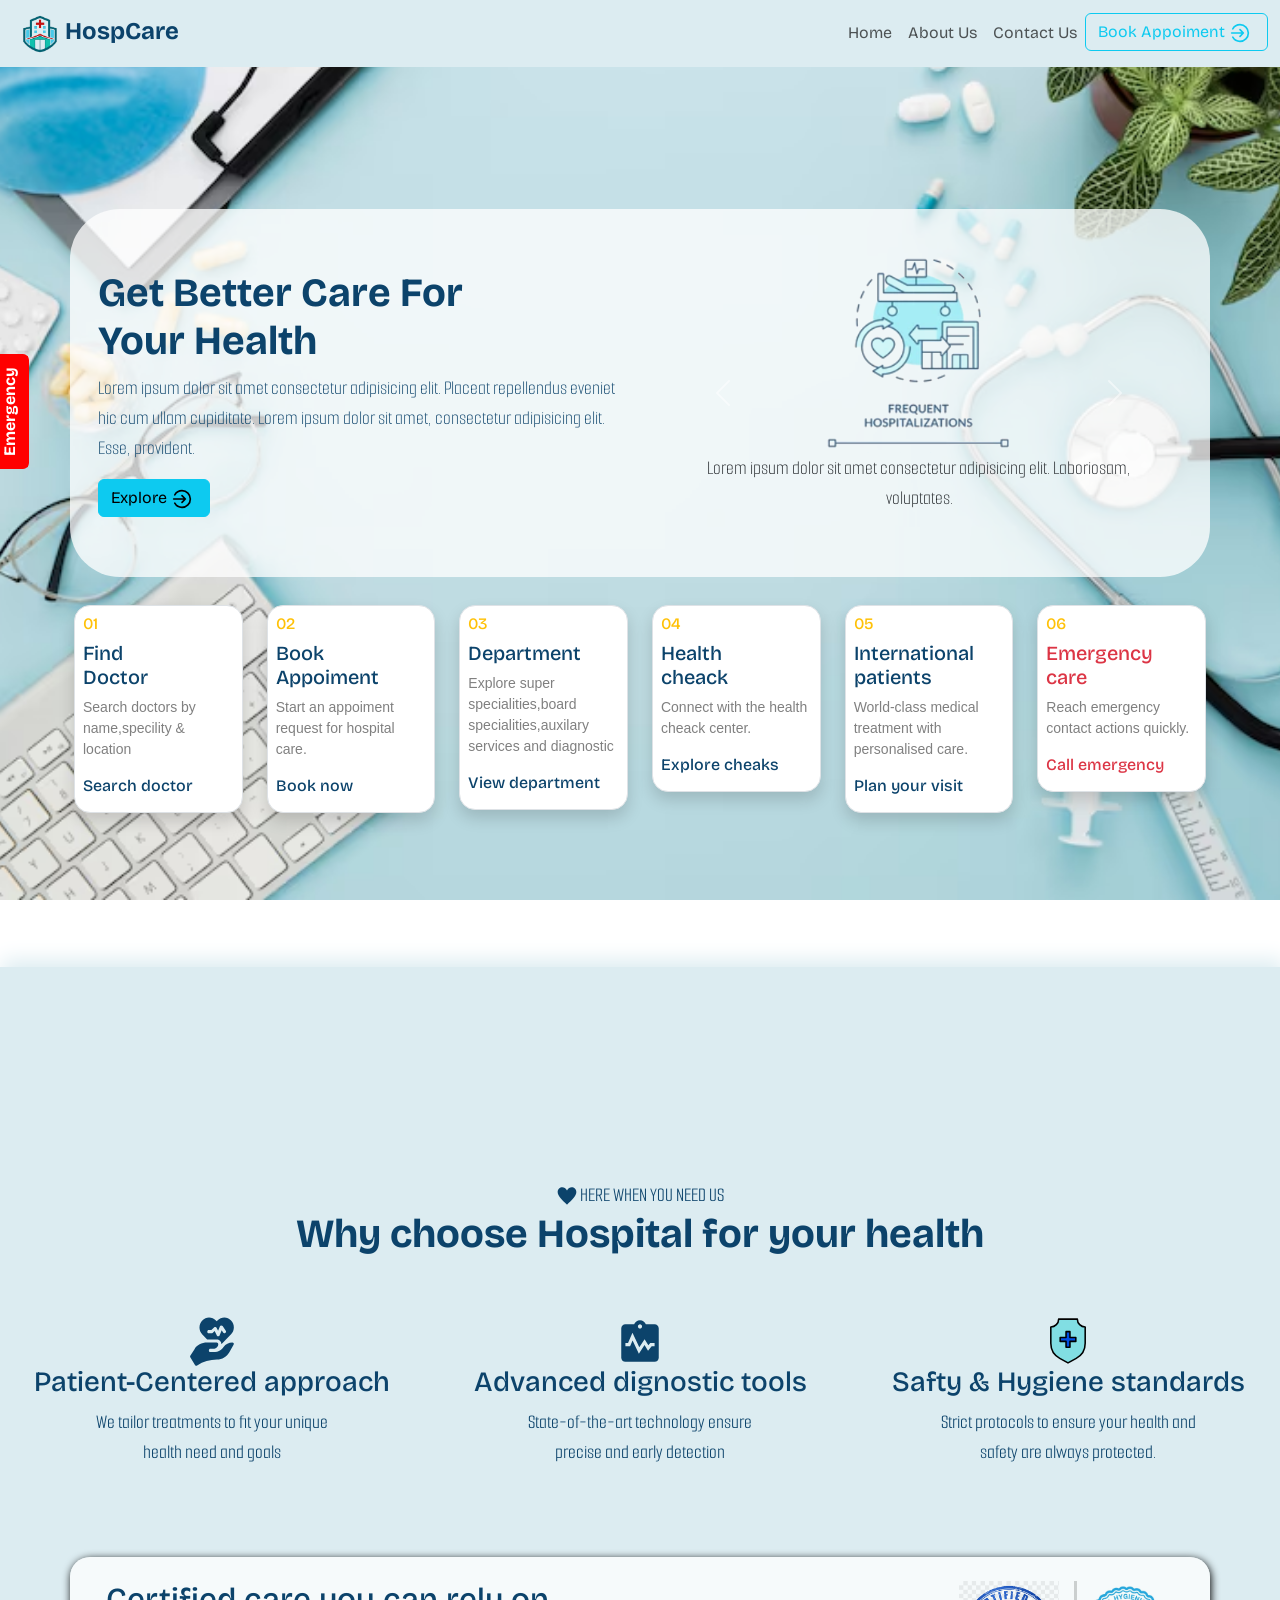
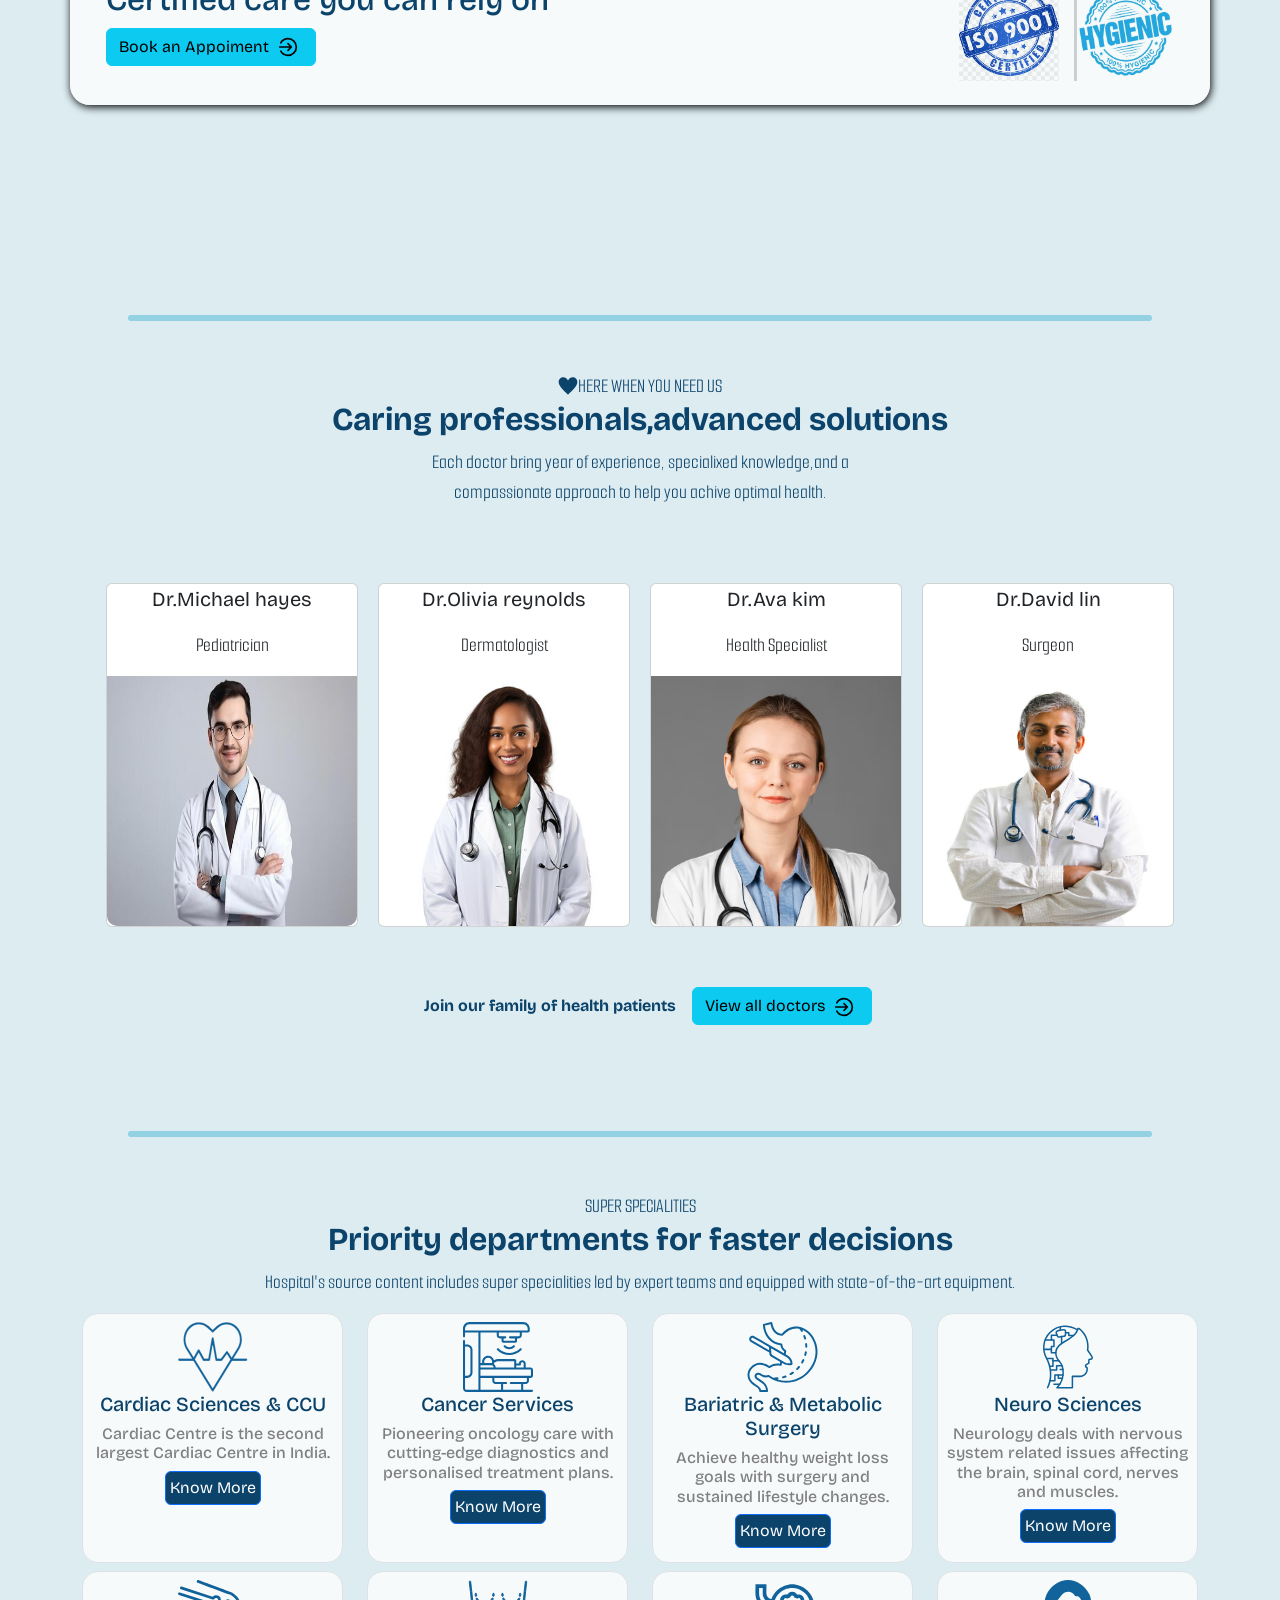
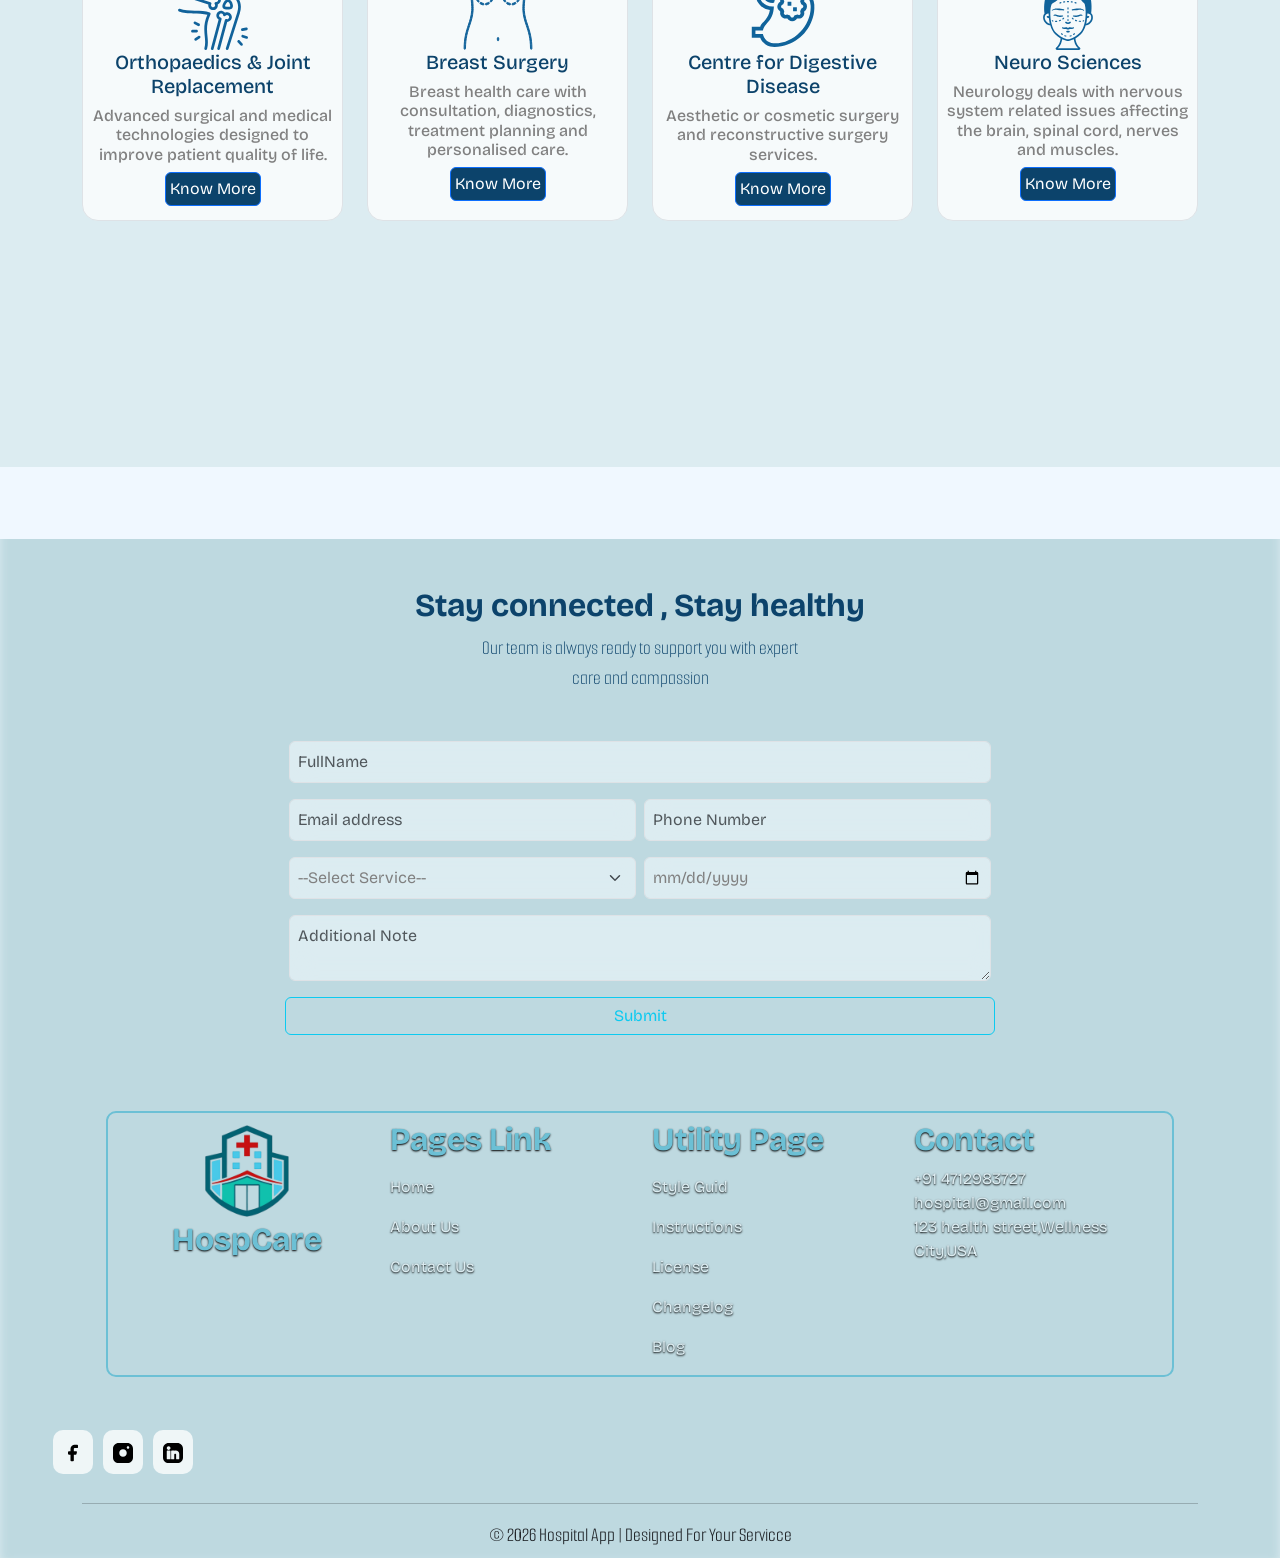
==== index.html @ ca9696d1 "add index file" ====
<!DOCTYPE html>
<html lang="en">

<head>
    <meta charset="UTF-8">
    <meta name="viewport" content="width=device-width, initial-scale=1.0">
    <link rel="icon" href="./assets/logo.png" sizes="32x32">
    <title>HospCare</title>
    <link rel="stylesheet" href="./style/style.css">
    <link href="https://cdn.jsdelivr.net/npm/bootstrap@5.3.8/dist/css/bootstrap.min.css" rel="stylesheet"
        integrity="sha384-sRIl4kxILFvY47J16cr9ZwB07vP4J8+LH7qKQnuqkuIAvNWLzeN8tE5YBujZqJLB" crossorigin="anonymous">
    <script src="https://cdn.jsdelivr.net/npm/bootstrap@5.3.8/dist/js/bootstrap.bundle.min.js"
        integrity="sha384-FKyoEForCGlyvwx9Hj09JcYn3nv7wiPVlz7YYwJrWVcXK/BmnVDxM+D2scQbITxI"
        crossorigin="anonymous"></script>

</head>

<body>

    <!-- navbar -->
    <div class="container-fluid na">
        <nav class="navbar navbar-expand-lg">
            <div class="navbar-brand">
                <a href="#" class="nav-link px-2">
                    <img src="./assets/logo.png" width="40px" alt="Logo">
                    <span class="fw-bold fs-4 txcol">HospCare</span>
                </a>
            </div>
            <button type="button" class="navbar-toggler" data-bs-toggle="collapse" data-bs-target="#navList"
                aria-controls="navbarNav" aria-expanded="false" aria-label="Toggle navigation">
                <span class="navbar-toggler-icon"></span>
            </button>
            <div class="collapse navbar-collapse" id="navList">
                <ul class="navbar-nav ms-auto text-center">
                    <li class="nav-item"><a href="#" class="nav-link">Home</a></li>
                    <li class="nav-item"><a href="abouut.html" class="nav-link">About Us</a></li>
                    <li class="nav-item"><a href="contactus.html" class="nav-link">Contact Us</a></li>
                    <li class="nav-item"><a href="bookappoiment.html" class="btn btn-outline-info">Book Appoiment<svg
                                width="30px" height="20px" viewBox="0 0 24 24" fill="none"
                                xmlns="http://www.w3.org/2000/svg">
                                <path
                                    d="M3.33789 7C5.06694 4.01099 8.29866 2 12.0001 2C17.5229 2 22.0001 6.47715 22.0001 12C22.0001 17.5228 17.5229 22 12.0001 22C8.29866 22 5.06694 19.989 3.33789 17M12 16L16 12M16 12L12 8M16 12H2"
                                    stroke="currentColor" stroke-width="2" stroke-linecap="round"
                                    stroke-linejoin="round" />
                            </svg></a></li>

                </ul>
            </div>
        </nav>
    </div>

    <div class="emergency">
        <a href="" class="btn">Emergency</a>
    </div>

    <!-- first section of webpage -->
    <section class="hero p-3">
        <div class="container row hero-slog">
            <div class="col-md-6 text-start fw-bold p-3 txcol">
                <h1 class="fw-bold">Get Better Care For <br>Your Health</h1>
                <p class="lead">Lorem ipsum dolor sit amet consectetur adipisicing elit. Placeat repellendus eveniet hic
                    cum ullam cupiditate. Lorem ipsum dolor sit amet, consectetur adipisicing elit. Esse, provident.</p>
                <a type="button" class="btn btn-info" href="#need">Explore<svg width="30px" height="20px"
                        viewBox="0 0 24 24" fill="none" xmlns="http://www.w3.org/2000/svg">
                        <path
                            d="M3.33789 7C5.06694 4.01099 8.29866 2 12.0001 2C17.5229 2 22.0001 6.47715 22.0001 12C22.0001 17.5228 17.5229 22 12.0001 22C8.29866 22 5.06694 19.989 3.33789 17M12 16L16 12M16 12L12 8M16 12H2"
                            stroke="currentColor" stroke-width="2" stroke-linecap="round" stroke-linejoin="round" />
                    </svg></a>
            </div>
            <div class="col-md-6 p-5 ">
                <div id="carouselExample" class="carousel slide" data-bs-ride="carousel">
                    <div class="carousel-inner">
                        <div class="carousel-item active">
                            <div class="text-center d-flex flex-column align-items-center ">
                                <img src="assets/froz-hosp.png" class="d-block w-10 stet" alt="...">
                                <p class="lead">Lorem ipsum dolor sit amet consectetur adipisicing elit. Laboriosam,
                                    voluptates.</p>

                            </div>
                        </div>
                        <div class="carousel-item">
                            <div class="text-center d-flex flex-column align-items-center ">
                                <img src="assets/sel-hospi.png" class="d-block w-10 stet" alt="...">
                                <p class="lead">Lorem ipsum dolor sit amet consectetur adipisicing elit. Laboriosam,
                                    voluptates.</p>

                            </div>
                        </div>
                        <div class="carousel-item">
                            <div class="text-center d-flex flex-column align-items-center ">
                                <img src="assets/freq-hosi.png" class="d-block w-10 stet" alt="...">
                                <p class="lead">Lorem ipsum dolor sit amet consectetur adipisicing elit. Laboriosam,
                                    voluptates.</p>

                            </div>
                        </div>
                    </div>
                    <button class="carousel-control-prev" type="button" data-bs-target="#carouselExample"
                        data-bs-slide="prev">
                        <span class="carousel-control-prev-icon" aria-hidden="true"></span>
                        <span class="visually-hidden">Previous</span>
                    </button>
                    <button class="carousel-control-next" type="button" data-bs-target="#carouselExample"
                        data-bs-slide="next">
                        <span class="carousel-control-next-icon" aria-hidden="true"></span>
                        <span class="visually-hidden">Next</span>
                    </button>
                </div>
            </div>
        </div>

        <div class="container p-1 mt-4">
            <div class="row text-start">
                <div class="col-12 col-md-4 col-lg-2 mb-2">
                    <div class="border shadow p-2 rounded-4 card">
                        <h6 class="text-warning">01</h6>
                        <h5 class="txcol">Find <br> Doctor</h5>
                        <p class="p">Search doctors by name,specility & location</p>
                        <h6 class="txcol">Search doctor</h6>
                    </div>
                </div>
                <div class="col-12 col-md-4 col-lg-2 mb-2">
                    <div class="border shadow p-2 rounded-4 card">
                        <h6 class="text-warning">02</h6>
                        <h5 class="txcol">Book <br> Appoiment</h5>
                        <p class="p">Start an appoiment request for hospital care.</p>
                        <h6 class="txcol">Book now</h6>
                    </div>
                </div>
                <div class="col-12 col-md-4 col-lg-2 mb-2">
                    <div class="border shadow p-2 rounded-4 card">
                        <h6 class="text-warning">03</h6>
                        <h5 class="txcol">Department</h5>
                        <p class="p">Explore super specialities,board specialities,auxilary services and diagnostic</p>
                        <h6 class="txcol">View department</h6>
                    </div>
                </div>
                <div class="col-12 col-md-4 col-lg-2 mb-2">
                    <div class="border shadow p-2 rounded-4 card">
                        <h6 class="text-warning">04</h6>
                        <h5 class="txcol">Health <br> cheack</h5>
                        <p class="p">Connect with the health cheack center. </p>
                        <h6 class="txcol">Explore cheaks</h6>
                    </div>
                </div>
                <div class="col-12 col-md-4 col-lg-2 mb-2">
                    <div class="border shadow p-2 rounded-4 card">
                        <h6 class="text-warning">05</h6>
                        <h5 class="txcol">International patients</h5>
                        <p class="p">World-class medical treatment with personalised care. </p>
                        <h6 class="txcol">Plan your visit</h6>
                    </div>
                </div>
                <div class="col-12 col-md-4 col-lg-2 mb-2">
                    <div class="border shadow p-2 rounded-4 card">
                        <h6 class="text-warning">06</h6>
                        <h5 class="text-danger">Emergency <br> care</h5>
                        <p class="p">Reach emergency contact actions quickly.</p>
                        <h6 class="text-danger">Call emergency</h6>
                    </div>
                </div>
            </div>
        </div>
    </section>


    <!-- section second of webpage -->

    <section class="section-need txcol" id="need">
        <div class="need-head text-center ">
            <span class="reveal-text">
                <svg width="20px" height="20px" viewBox="0 0 15 15" fill="#0c436b" version="1.1" id="heart"
                    xmlns="http://www.w3.org/2000/svg">
                    <path
                        d="M13.91,6.75c-1.17,2.25-4.3,5.31-6.07,6.94c-0.1903,0.1718-0.4797,0.1718-0.67,0C5.39,12.06,2.26,9,1.09,6.75&#xA;&#x9;C-1.48,1.8,5-1.5,7.5,3.45C10-1.5,16.48,1.8,13.91,6.75z" />
                </svg>
                HERE WHEN YOU NEED US
            </span>
            <h1 class="fw-bold reveal-text">Why choose Hospital for your health</h1>
        </div>
        <div class="row text-center mb-4">
            <div class="col-lg-4 reveal-text">
                <svg version="1.1" id="Icons" xmlns="http://www.w3.org/2000/svg"
                    xmlns:xlink="http://www.w3.org/1999/xlink" fill="#0c436b" viewBox="0 0 32 32" xml:space="preserve"
                    width="50px" height="50px">
                    <path d="M29.9,17.5C29.7,17.2,29.4,17,29,17c-2.2,0-4.3,1-5.6,2.8L22.5,21c-1.1,1.3-2.8,2-4.5,2h-3c-0.6,0-1-0.4-1-1s0.4-1,1-1h1.9
	c1.6,0,3.1-1.3,3.1-2.9c0,0,0-0.1,0-0.1c0-0.5-0.5-1-1-1l-6.1,0c-3.6,0-6.5,1.6-8.1,4.2l-2.7,4.2c-0.2,0.3-0.2,0.7,0,1l3,5
	c0.1,0.2,0.4,0.4,0.6,0.5c0.1,0,0.1,0,0.2,0c0.2,0,0.4-0.1,0.6-0.2c3.8-2.5,8.2-3.8,12.7-3.8c3.3,0,6.3-1.8,7.9-4.7l2.7-4.8
	C30,18.2,30,17.8,29.9,17.5z" />
                    <path d="M12.9,15C12.9,15,12.9,15,12.9,15l6.1,0c1.6,0,3,1.3,3,2.9l0,0.2c0,0,0,0,0,0l6.2-6.4c2.4-2.5,2.4-6.4,0-8.9
	C27,1.7,25.5,1,23.9,1c-1.6,0-3.2,0.7-4.4,1.9L19,3.4l-0.5-0.5C17.3,1.7,15.8,1,14.1,1C12.5,1,11,1.7,9.8,2.9
	c-2.4,2.5-2.4,6.4,0,8.9L12.9,15z M14,9h1.6l1.7-1.7C17.5,7.1,17.8,7,18.2,7c0.3,0.1,0.6,0.3,0.7,0.5l1,2l1.2-2.9
	C21.2,6.3,21.5,6,21.9,6c0.4,0,0.7,0.1,0.9,0.4l2,3c0.3,0.5,0.2,1.1-0.3,1.4c-0.5,0.3-1.1,0.2-1.4-0.3l-0.9-1.4l-1.3,3.2
	C20.8,12.7,20.4,13,20,13c0,0,0,0,0,0c-0.4,0-0.7-0.2-0.9-0.6l-1.4-2.8l-1,1C16.5,10.9,16.3,11,16,11h-2c-0.6,0-1-0.4-1-1
	S13.4,9,14,9z" />
                </svg>
                <h3>Patient-Centered approach</h3>
                <p>We tailor treatments to fit your unique <br> health need and goals </p>
            </div>

            <div class="col-lg-4 reveal-text">
                <svg fill="#0c436b" width="50px" height="50px" viewBox="0 0 24 24" xmlns="http://www.w3.org/2000/svg">
                    <path fill-rule="evenodd" clip-rule="evenodd"
                        d="M14.8 4H19C20.1 4 21 4.9 21 6V20C21 21.1 20.1 22 19 22H5C3.9 22 3 21.1 3 20V6C3 4.9 3.9 4 5 4H9.2C9.6 2.8 10.7 2 12 2C13.3 2 14.4 2.8 14.8 4ZM13 5C13 4.5 12.5 4 12 4C11.5 4 11 4.5 11 5C11 5.5 11.5 6 12 6C12.5 6 13 5.5 13 5ZM11.6648 15.0447L8.38178 8.08094L6.25697 13.0004H5V14.5004H7.24303L8.44159 11.7254L11.4602 18.1285L14.1716 13.9261L15.8527 16.6653L17.6075 14.5004H19V13.0004H16.8925L16.0223 14.0739L14.2034 11.1101L11.6648 15.0447Z" />
                </svg>
                <h3>Advanced dignostic tools</h3>
                <p>State-of-the-art technology ensure <br> precise and early detection </p>
            </div>

            <div class="col-lg-4 reveal-text">
                <svg width="50px" height="50px" viewBox="0 0 64 64" id="filled" xmlns="http://www.w3.org/2000/svg">
                    <defs>
                        <style>
                            .cls-1 {
                                fill: #81dee3;
                            }

                            .cls-1,
                            .cls-2 {
                                stroke: #000000;
                                stroke-linecap: round;
                                stroke-linejoin: round;
                                stroke-width: 2px;
                            }

                            .cls-2 {
                                fill: #004fe3;
                            }
                        </style>
                    </defs>
                    <title />
                    <path class="cls-1"
                        d="M42.5347,54.2538,32,60,21.4653,54.2538A22,22,0,0,1,10,34.94V14A10,10,0,0,0,20,4H44A10,10,0,0,0,54,14V34.94A22,22,0,0,1,42.5347,54.2538Z" />
                    <polygon class="cls-2"
                        points="42 27.5 34.5 27.5 34.5 20 29.5 20 29.5 27.5 22 27.5 22 32.5 29.5 32.5 29.5 40 34.5 40 34.5 32.5 42 32.5 42 27.5" />
                </svg>
                <h3>Safty & Hygiene standards</h3>
                <p>Strict protocols to ensure your health and <br> safety are always protected.</p>
            </div>
        </div>

        <div class="need-cerf container align-self-center row p-4">
            <div class="text-start fw-bold col-md-6">
                <h2>Certified care you can rely on</h2>
                <a class="btn btn-info " type="button" href="bookappoiment.html">Book
                    an Appoiment
                    <svg width="30px" height="20px" viewBox="0 0 24 24" fill="none" xmlns="http://www.w3.org/2000/svg">
                        <path
                            d="M3.33789 7C5.06694 4.01099 8.29866 2 12.0001 2C17.5229 2 22.0001 6.47715 22.0001 12C22.0001 17.5228 17.5229 22 12.0001 22C8.29866 22 5.06694 19.989 3.33789 17M12 16L16 12M16 12L12 8M16 12H2"
                            stroke="currentColor" stroke-width="2" stroke-linecap="round" stroke-linejoin="round" />
                    </svg>
                </a>
            </div>
            <div class="cerf-logo col-md-6 align-self-end">
                <img src="./assets/iso.png" alt="ISO">
                <img class="cerf-img" src="./assets/hygiene.jpg" alt="Hygiene">
            </div>
        </div>
    </section>


    <section class="section-doc txcol">
        <div class="div-line mt-5"></div>
        <div class="doc-head  ">
            <span class="reveal-text">
                <svg width="20px" height="20px" fill="#0c436b" viewBox="0 0 15 15" version="1.1" id="heart"
                    xmlns="http://www.w3.org/2000/svg">
                    <path
                        d="M13.91,6.75c-1.17,2.25-4.3,5.31-6.07,6.94c-0.1903,0.1718-0.4797,0.1718-0.67,0C5.39,12.06,2.26,9,1.09,6.75&#xA;&#x9;C-1.48,1.8,5-1.5,7.5,3.45C10-1.5,16.48,1.8,13.91,6.75z" />
                </svg>
                HERE WHEN YOU NEED US
            </span>
            <h2 class="reveal-text fw-bold">Caring professionals,advanced solutions</h2>
            <p class="reveal-text">Each doctor bring year of experience, specialixed knowledge,and a<br>compassionate
                approach to help you
                achive optimal health.</p>
        </div>
        <div class="doc-card">
            <div class="card reveal-text">
                <span>
                    <p>Dr.Michael hayes</p>
                    <p>Pediatrician</p>
                </span>
                <img src="./assets/doctor1.jpg" alt="Dr.">
            </div>
            <div class="card reveal-text">
                <span>
                    <p>Dr.Olivia reynolds</p>
                    <p>Dermatologist</p>
                </span>
                <img src="./assets/doctor2.jpg" alt="Dr.">
            </div>
            <div class="card reveal-text">
                <span>
                    <p>Dr.Ava kim</p>
                    <p>Health Specialist</p>
                </span>
                <img src="./assets/doctor3.avif" alt="Dr.">
            </div>
            <div class="card reveal-text">
                <span>
                    <p>Dr.David lin </p>
                    <p>Surgeon</p>
                </span>
                <img src="./assets/doctor4.jpg" alt="Dr.">
            </div>
        </div>
        <div class="d-flex align-items-center fw-bold mb-5 mx-2">
            <span class="mx-3">Join our family of health patients</span>
            <a class="btn btn-info" href="doctor.html">View all doctors
                <svg width="30px" height="20px" viewBox="0 0 24 24" fill="none" xmlns="http://www.w3.org/2000/svg">
                    <path
                        d="M3.33789 7C5.06694 4.01099 8.29866 2 12.0001 2C17.5229 2 22.0001 6.47715 22.0001 12C22.0001 17.5228 17.5229 22 12.0001 22C8.29866 22 5.06694 19.989 3.33789 17M12 16L16 12M16 12L12 8M16 12H2"
                        stroke="currentColor" stroke-width="2" stroke-linecap="round" stroke-linejoin="round" />
                </svg>
            </a>
        </div>
        <div class="div-line mt-2"></div>
    </section>

    
    <section class="priority txcol p-4">
        <div class="doc-head">
            <span class="reveal-text">
             SUPER SPECIALITIES
            </span>
            <h2 class="reveal-text fw-bold">Priority departments for faster decisions</h2>
            <p class="reveal-text">Hospital's source content includes super specialities led by expert teams and equipped with
                state-of-the-art equipment.</p>
        </div>

        <div class="container">
            <div class="row">
                <div class="col-md-6 col-lg-3">
                    <div class="about-card border rounded-4 text-center p-2  cheigth mb-2">
                        <img src="./assets/icon-cardiac.svg" alt="" srcset="">
                        <h5>Cardiac Sciences & CCU</h5>
                        <h6 style="color: gray;">Cardiac Centre is the second largest Cardiac Centre in India.</h6>
                        <a href="#" class="btn btn-primary p-1 m-0">Know More</a>
                    </div>
                </div>
                <div class="col-md-6 col-lg-3">
                    <div class="about-card border rounded-4 text-center p-2  cheigth mb-2">
                        <img src="./assets/icon-cancer.svg" alt="" srcset="">
                        <h5>Cancer Services</h5>
                        <h6 style="color: gray;">Pioneering oncology care with cutting-edge diagnostics and personalised treatment plans.</h6>
                        <a href="#" class="btn btn-primary p-1 m-0">Know More</a>
                    </div>
                </div>
                <div class="col-md-6 col-lg-3">
                    <div class="about-card border rounded-4 text-center p-2  cheigth mb-2">
                        <img src="./assets/icon-bariatric.svg" alt="" srcset="">
                        <h5>Bariatric & Metabolic Surgery</h5>
                        <h6 style="color: gray;">Achieve healthy weight loss goals with surgery and sustained lifestyle changes.</h6>
                        <a href="#" class="btn btn-primary p-1 m-0">Know More</a>
                    </div>
                </div>
                <div class="col-md-6 col-lg-3">
                    <div class="about-card border rounded-4 text-center p-2  cheigth mb-2">
                        <img src="./assets/icon-neuro.svg" alt="" srcset="">
                        <h5>Neuro Sciences</h5>
                        <h6 style="color: gray;">Neurology deals with nervous system related issues affecting the brain, spinal cord, nerves and muscles.</h6>
                        <a href="#" class="btn btn-primary p-1 m-0">Know More</a>
                    </div>
                </div>
                <div class="col-md-6 col-lg-3">
                    <div class="about-card border rounded-4 text-center p-2  cheigth mb-2">
                        <img src="./assets/icon-ortho.svg" alt="" srcset="">
                        <h5>Orthopaedics & Joint Replacement</h5>
                        <h6 style="color: gray;">Advanced surgical and medical technologies designed to improve patient quality of life.</h6>
                        <a href="#" class="btn btn-primary p-1 m-0">Know More</a>
                    </div>
                </div>
                <div class="col-md-6 col-lg-3">
                    <div class="about-card border rounded-4 text-center p-2  cheigth mb-2">
                        <img src="./assets/breast-surgery.svg" alt="" srcset="">
                        <h5>Breast Surgery</h5>
                        <h6 style="color: gray;">Breast health care with consultation, diagnostics, treatment planning and personalised care.</h6>
                        <a href="#" class="btn btn-primary p-1 m-0">Know More</a>
                    </div>
                </div>
                <div class="col-md-6 col-lg-3">
                    <div class="about-card border rounded-4 text-center p-2  cheigth mb-2">
                        <img src="./assets/gi-cancer.svg" width="70px" alt="" srcset="">
                        <h5>Centre for Digestive Disease</h5>
                        <h6 style="color: gray;">Aesthetic or cosmetic surgery and reconstructive surgery services.</h6>
                        <a href="#" class="btn btn-primary p-1 m-0">Know More</a>
                    </div>
                </div>
                <div class="col-md-6 col-lg-3">
                    <div class="about-card border rounded-4 text-center p-2  cheigth mb-2">
                        <img src="./assets/cosmetic-surgery.svg"  width="70px" alt="" srcset="">
                        <h5>Neuro Sciences</h5>
                        <h6 style="color: gray;">Neurology deals with nervous system related issues affecting the brain, spinal cord, nerves and muscles.</h6>
                        <a href="#" class="btn btn-primary p-1 m-0">Know More</a>
                    </div>
                </div>
            </div>
        </div>
    </section>

    <footer>
        <div class="ticker-container">
            <div class="ticker-track">
                <span class="ticker-item">Compassionate patient support <span class="separator">&#9679;</span></span>
                <span class="ticker-item">Specilized doctor <span class="separator">&#9679;</span></span>
                <span class="ticker-item">Cardiology Care <span class="separator">&#9679;</span></span>
                <span class="ticker-item">Emergency Services <span class="separator">&#9679;</span></span>
                <span class="ticker-item">Request Appoiment <span class="separator">&#9679;</span></span>
                <span class="ticker-item">Facilities <span class="separator">&#9679;</span></span>
                <span class="ticker-item">Supportive management</span>
            </div>
        </div>


        <div class="text-center mt-5 mb-4 txcol">
            <h2 class="fw-bold reveal-text">Stay connected , Stay healthy</h2>
            <p class="reveal-text lead">Our team is always ready to support you with expert <br> care and campassion</p>
        </div>
        <div class="cont container mb-1" id="contact">
            <form action="information" class="p-2 align-items-center reveal-text">
                <div class="d-flex mb-3">
                    <input class="fcol form-control mx-1 p-2" type="text" placeholder="FullName"><br>
                </div>
                <div class="d-flex mb-3">
                    <input class="fcol form-control mx-1 p-2" type="email" name="" id="" placeholder="Email address">
                    <input class="fcol form-control mx-1 p-2" type="number" name="" id="" placeholder="Phone Number">
                </div>
                <div class="d-flex mb-3">
                    <select class="fcol form-select mx-1 p-2" name="" id="" aria-placeholder="Select Services">
                        <option value="Service One"> --Select Service-- </option>
                        <option value="Service One"> Service One </option>
                        <option value="Service Two"> Service Two </option>
                        <option value="Service Three"> Service Three </option>
                    </select>
                    <input class="fcol form-control  mx-1 p-2" type="date" name="" id="" placeholder="Prefered Date">
                </div>
                <div class="d-flex mb-3">
                    <textarea class="fcol form-control mx-1 p-2" name="" id="" placeholder="Additional Note"></textarea>
                </div>
                <div class="d-flex mb-3">
                    <button class="btn btn-outline-info text-center w-100" type="button">Submit</button>
                </div>


            </form>
        </div>

        <div class="container  p-5 mb-0">

            <div class="row foot-sum p-2">
                <div class="col-md-3 text-center">
                    <img src="./assets/logo.png" height="100px" alt="Logo"><br>
                    <h2 class="fw-bold fs-2 ">HospCare</h2>
                </div>
                <div class="col-md-3">
                    <h2 class="fw-bold">Pages Link</h2>
                    <ul class="navbar-nav">
                        <li class="nav-item"><a class="nav-link" href="index.html">Home</a></li>
                        <li class="nav-item"><a class="nav-link" href="abouut.html">About Us</a></li>
                        <li class="nav-item"><a class="nav-link" href="contactus.html">Contact Us</a></li>
                    </ul>
                </div>
                <div class="col-md-3">
                    <h2 class="fw-bold">Utility Page</h2>
                    <ul class="navbar-nav">
                        <li class="nav-item"><a class="nav-link" href="">Style Guid</a></li>
                        <li class="nav-item"><a class="nav-link" href="">Instructions</a></li>
                        <li class="nav-item"><a class="nav-link" href="">License</a></li>
                        <li class="nav-item"><a class="nav-link" href="">Changelog</a></li>
                        <li class="nav-item"><a class="nav-link" href="">Blog</a></li>
                    </ul>
                </div>
                <div class="col-md-3">
                    <h2 class="fw-bold">Contact</h2>
                    <ul class="navbar-nav">
                        <li class="nav-item">+91 4712983727</li>
                        <li class="nav-item">hospital@gmail.com</li>
                        <li class="nav-item">123 health street,Wellness City,USA </li>
                    </ul>
                </div>
            </div>
        </div>

        <div class="social mx-5">
            <span>
                <svg fill="#000000" width="20px" height="20px" viewBox="0 0 24 24" id="facebook" data-name="Flat Color"
                    xmlns="http://www.w3.org/2000/svg" class="icon flat-color">
                    <path id="primary"
                        d="M14,6h3a1,1,0,0,0,1-1V3a1,1,0,0,0-1-1H14A5,5,0,0,0,9,7v3H7a1,1,0,0,0-1,1v2a1,1,0,0,0,1,1H9v7a1,1,0,0,0,1,1h2a1,1,0,0,0,1-1V14h2.22a1,1,0,0,0,1-.76l.5-2a1,1,0,0,0-1-1.24H13V7A1,1,0,0,1,14,6Z"
                        style="fill: rgb(0, 0, 0);"></path>
                </svg>
            </span>
            <span>
                <svg fill="#000000" height="20px" width="20px" version="1.1" id="Icons"
                    xmlns="http://www.w3.org/2000/svg" xmlns:xlink="http://www.w3.org/1999/xlink" viewBox="0 0 32 32"
                    xml:space="preserve">
                    <path d="M23,0H9C4,0,0,4,0,9v6v8c0,5,4,9,9,9h14c5,0,9-4,9-9v-8V9C32,4,28,0,23,0z M16,10c3.3,0,6,2.7,6,6s-2.7,6-6,6s-6-2.7-6-6
	S12.7,10,16,10z M22,7c0-1.1,0.9-2,2-2s2,0.9,2,2s-0.9,2-2,2S22,8.1,22,7z" />
                </svg>
            </span>
            <span>
                <svg fill="#000000" height="20px" width="20px" version="1.1" id="Icons"
                    xmlns="http://www.w3.org/2000/svg" xmlns:xlink="http://www.w3.org/1999/xlink" viewBox="0 0 32 32"
                    xml:space="preserve">
                    <path d="M23,0H9C4,0,0,4,0,9v14c0,5,4,9,9,9h14c5,0,9-4,9-9V9C32,4,28,0,23,0z M12,25c0,0.6-0.4,1-1,1H7c-0.6,0-1-0.4-1-1V13
	c0-0.6,0.4-1,1-1h4c0.6,0,1,0.4,1,1V25z M9,11c-1.7,0-3-1.3-3-3s1.3-3,3-3s3,1.3,3,3S10.7,11,9,11z M26,25c0,0.6-0.4,1-1,1h-3
	c-0.6,0-1-0.4-1-1v-3.5v-1v-2c0-0.8-0.7-1.5-1.5-1.5S18,17.7,18,18.5v2v1V25c0,0.6-0.4,1-1,1h-3c-0.6,0-1-0.4-1-1V13
	c0-0.6,0.4-1,1-1h4c0.3,0,0.5,0.1,0.7,0.3c0.6-0.2,1.2-0.3,1.8-0.3c3,0,5.5,2.5,5.5,5.5V25z" />
                </svg>
            </span>
        </div>

        <div class="container text-center py-2">
            <hr>
            <p class="mb-0">© 2026 Hospital App | Designed For Your Servicce</p>

        </div>
    </footer>

</body>

</html>
---- style/style.css ----
@import url('https://fonts.googleapis.com/css2?family=Bricolage+Grotesque:opsz,wght@12..96,200..800&display=swap');
@import url('https://fonts.googleapis.com/css2?family=Smooch+Sans:wght@100..900&display=swap');
@import url('https://fonts.googleapis.com/css2?family=STIX+Two+Math&display=swap');

:root {
    --main-font: "Bricolage Grotesque";
    --sub-font: "Smooch Sans", sans-serif;
    ;
    --btn--color: #85fa6d;
    --font-color-b: black;
    --bg-tranc: rgba(255, 255, 255, 0.755);
    --font-base: "STIX Two Math", serif;
    --section-bg: #dcecf1;
}

* {
    margin: 0;
    padding: 0;
    box-sizing: border-box;
    font-family: var(--main-font);

}

body {


    background: url("/assets/frame-medical-equipment-desk_23-2148519742.avif") no-repeat center center/cover;
    background-attachment: fixed;

}

/* navbar style */
.na {
    z-index: 1;
    position: sticky;
    top: 0px;
    /* width: 80vw;
    border-radius:20px; */
    background-color: var(--section-bg);
}


/* Hero section first */

.hero {
    position: relative;
    display: flex;
    flex-direction: column;
    justify-content: center;
    align-items: center;
    min-height: 100vh;
    max-width: 100vw;
}

.hero-slog {
    display: flex;
    align-items: center;
    justify-content: center;
    position: relative;
    top: 20%;
    border-radius: 50px;
    background-color: var(--bg-tranc);

}

.stet {
    mix-blend-mode: multiply;
    mix-blend-mode: darken;

}

.doc {
    position: absolute;
    top: 50%;
    left: 65%;
    transform: translate(-50%, -50%);
}


/* second section need */

.section-need {
    min-height: 100vh;
    width: auto;
    box-shadow: 3px -6px 20px 1px #dcecf1;
    background-color: var(--section-bg);
    padding: 10px;
    display: flex;
    flex-direction: column;
    justify-content: center;
    gap: 50px;

}

.need-head {
    margin-top: 50px;
    font-size: 20px;
}

.need-head span {
    font-family: var(--sub-font);
}



.need-cerf {
    border-radius: 20px;
    box-shadow: 1px 2px 8px 0px black;
    background-color: var(--bg-tranc);
}


.cerf-logo {
    display: flex;
    justify-content: end;
    align-items: center;
    gap: 15px;
}

.cerf-logo img {
    mix-blend-mode: multiply;
    width: 100px;
    height: 100px;
}

.cerf-img {
    border-left: 3px solid rgba(128, 128, 128, 0.348);
}


/* footer */

footer {
    display: flex;
    flex-direction: column;
    align-items: center;
    /* min-height: 100vh; */
    background-color: #bed9e0;
    box-shadow: inset 0px 5px 10px 0px #dcecf1;
}

.fcol {
    background-color: var(--section-bg) !important;
    box-shadow: inset 3px -6px 20px 1px var(--section-bg) !important;
    color: gray !important;

}

.fcol:hover {
    border: 2px solid #93d2e2;
}

@media (min-width:970px) {
    .cont {
        width: 750px !important;
    }
}




/* Doctor section */


.section-doc {
    display: flex;
    flex-direction: column;
    align-items: center;
    min-height: 100vh;
    background-color: var(--section-bg);
    gap: 50px;
}

.div-line {
    border-radius: 5px;
    width: 80vw;
    border: 3px solid #93d2e2;
}

.doc-head {
    text-align: center;
    font-size: 40px;
}

.doc-head span,
p {
    display: flex;
    justify-content: center;
    align-items: center;
    row-gap: 10px;
    font-family: var(--sub-font);
    font-size: 20px;
}

.doc-card {
    display: grid;
    grid-template-columns: repeat(4, 1fr);
    gap: 20px;
    padding: 10px;
}

@media (max-width:1200px) {
    .doc-card {
        grid-template-columns: repeat(2, 1fr);
    }
}

@media (max-width:520px) {
    .doc-card {
        grid-template-columns: repeat(1, 1fr);
    }
}

.card {
    background-color: #fff;
    border-radius: 10px;
    object-fit: fill;
}

.card img {
    width: 250px;
    height: 250px;
    border-radius: 0px 0px 10px 10px;
}

.card p:first-child {
    font-family: var(--main-font);
}



/* footer info card */

.foot-sum {
    border: 2px solid #6cc0d5;
    border-radius: 10px;
    color: var(--section-bg);
    text-shadow: 0px 1px 2px black;
}

.foot-sum h2 {
    color: #6cc0d5;
}

.foot-sum li:hover {

    color: #6cc0d5;
}

.foot-sum a:hover {
    cursor: pointer;
    color: #6cc0d5;
}

/* Social media icons */

.social {
    display: flex;
    justify-content: space-between;
    padding: 5px;
    gap: 10px;
    align-self: start;
}

.social span {
    padding: 10px;
    background-color: var(--bg-tranc);
    border-radius: 10px;
}

.social span:hover {
    scale: calc(1.1);
}




.about {
    min-height: 100vh;
    padding: 10px;
    /* background-color: var(--section-bg); */
    background-color: #bed9e0;

}

.about-card {
    background-color: var(--bg-tranc) !important;
}

.img {
    width: 70%;
    height: auto;
}

.border {
    border: 1px solid #6cc0d5 !important;
}

.img-md {
    height: 200px !important;
    width: 200px !important;
}

.emergency {
    display: block;
    z-index: 2;
    padding: 0;
    width: 0;
    position: fixed;
    top: 50%;
    left: 10px;
    transform: rotate(270deg) !important;
}

.emergency a {
    background-color: red;
    color: #fff;
    font-weight: bold;
}

@media (max-width:994px) {
    .emergency {
        display: none;
    }
}

.p {
    font-family: 'Segoe UI', Tahoma, Geneva, Verdana, sans-serif;
    font-size: 14px;
    color: gray;
    text-align: left;
}

.card {
    cursor: pointer;
}

.card:hover {
    scale: calc(1.04);
    border: 1px solid #6cc0d5 !important;
}

.booking {
    min-height: 80vh;
    /* padding: 10px; */
    /* background-color: var(--section-bg); */
    background-color: #bed9e0;
}


/* Container that hides the overflow text */
.ticker-container {
  
    width: 100%;
    overflow: hidden;
    background-color: #f0f8ff;
    /* Light background similar to your image */
    white-space: nowrap;
    padding: 20px 0;
    box-sizing: border-box;
    font-family: sans-serif;
    font-weight: bold;
    color: #0c436b;
    /* Dark blue color */
}

/* The moving track */
.ticker-track {
    display: inline-block;
    padding-left: 100%;
    /* Start the text off-screen to the right */
    animation: marquee 15s linear infinite;
}

/* Individual items inside the track */
.ticker-item {
    display: inline-block;
    padding: 0 20px;
    font-size: 20px;
}

/* Yellow dot separator */
.separator {
    color: #ffcc00;
    margin-left: 15px;
    font-size: 20px;
    vertical-align: middle;
}

/* The animation blueprint */
@keyframes marquee {
    0% {
        transform: translate3d(0, 0, 0);
    }
    
    100% {
        transform: translate3d(-100%, 0, 0);
    }
}


.doctor{
    min-height: 80vh;
    /* padding: 10px; */
    /* background-color: var(--section-bg); */
    background-color: #bed9e0;
}

.txcol{
    color: #0c436b;
}

.priority{
    min-height: 100vh;
    /* padding: 10px; */
    background-color: var(--section-bg);
    
}

.cheigth{
    height: 250px;
}

.btn-primary{

    background-color: #0c436b !important;
}
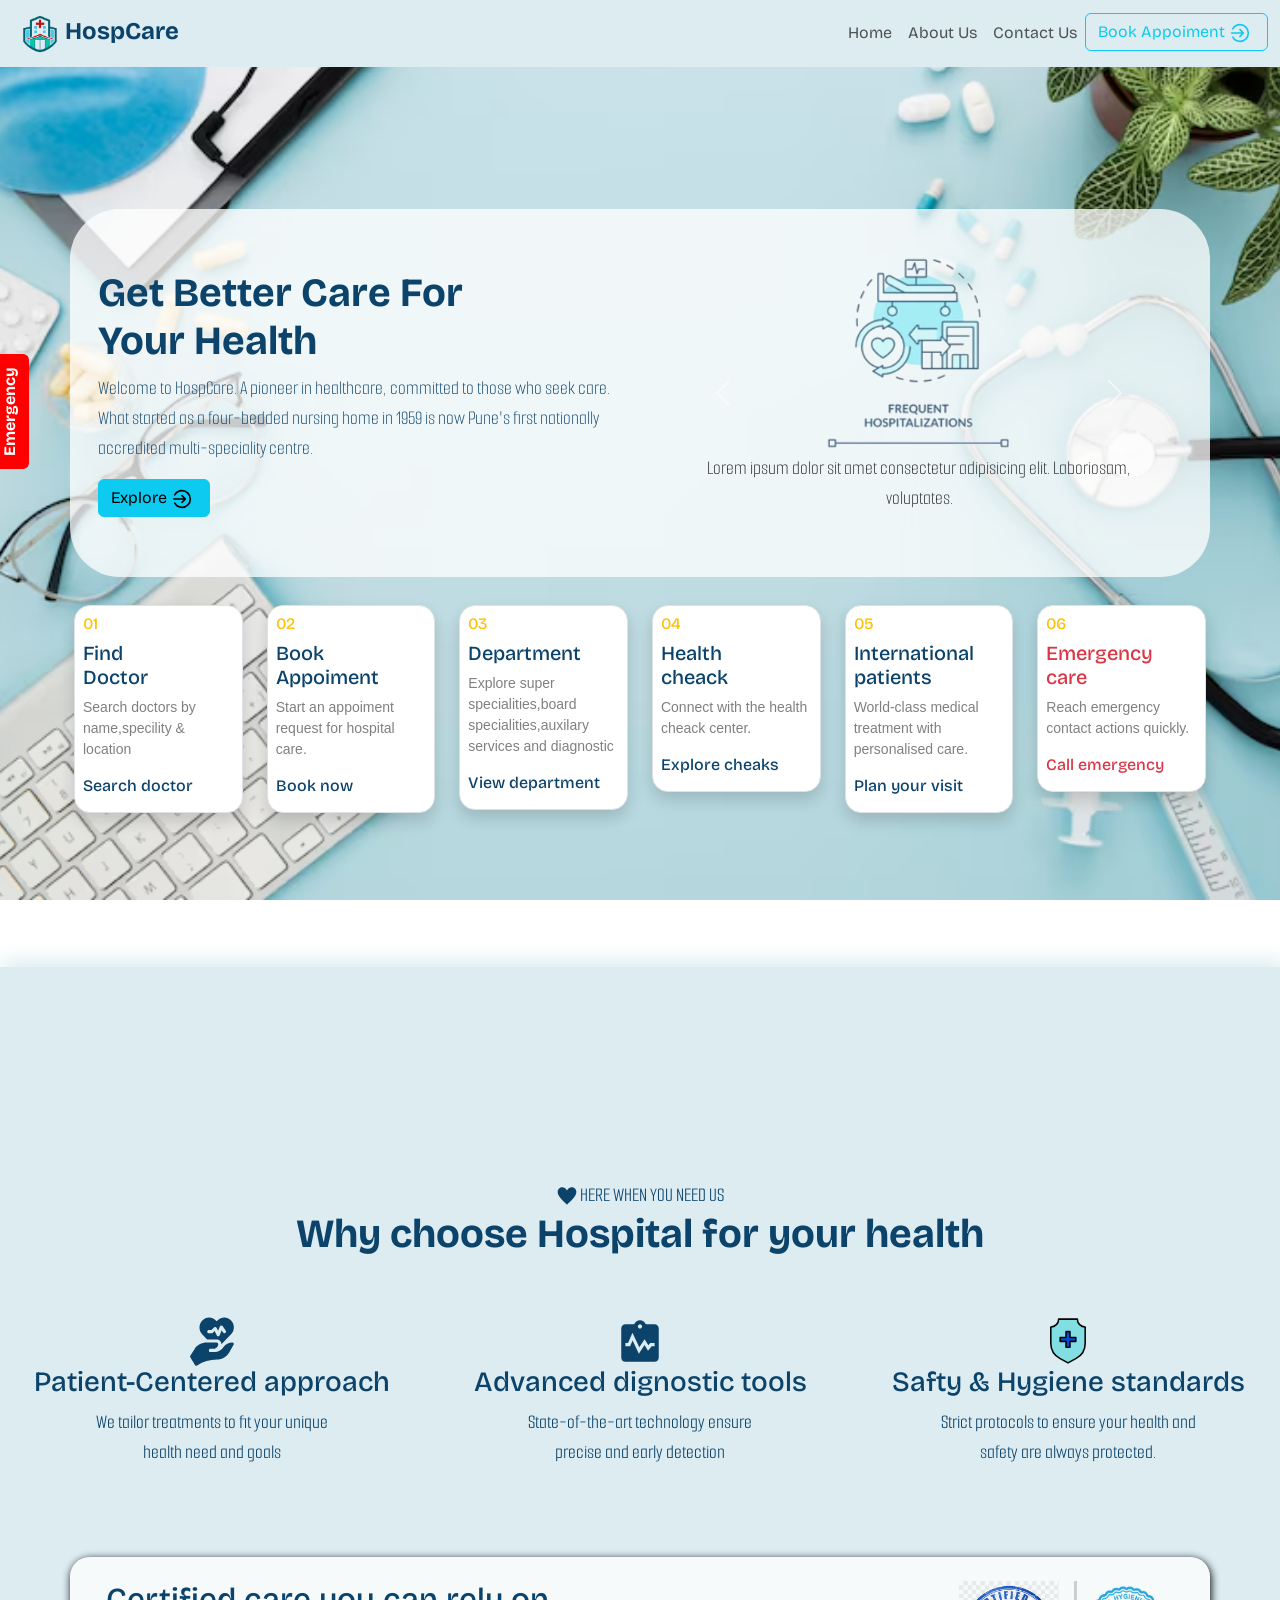
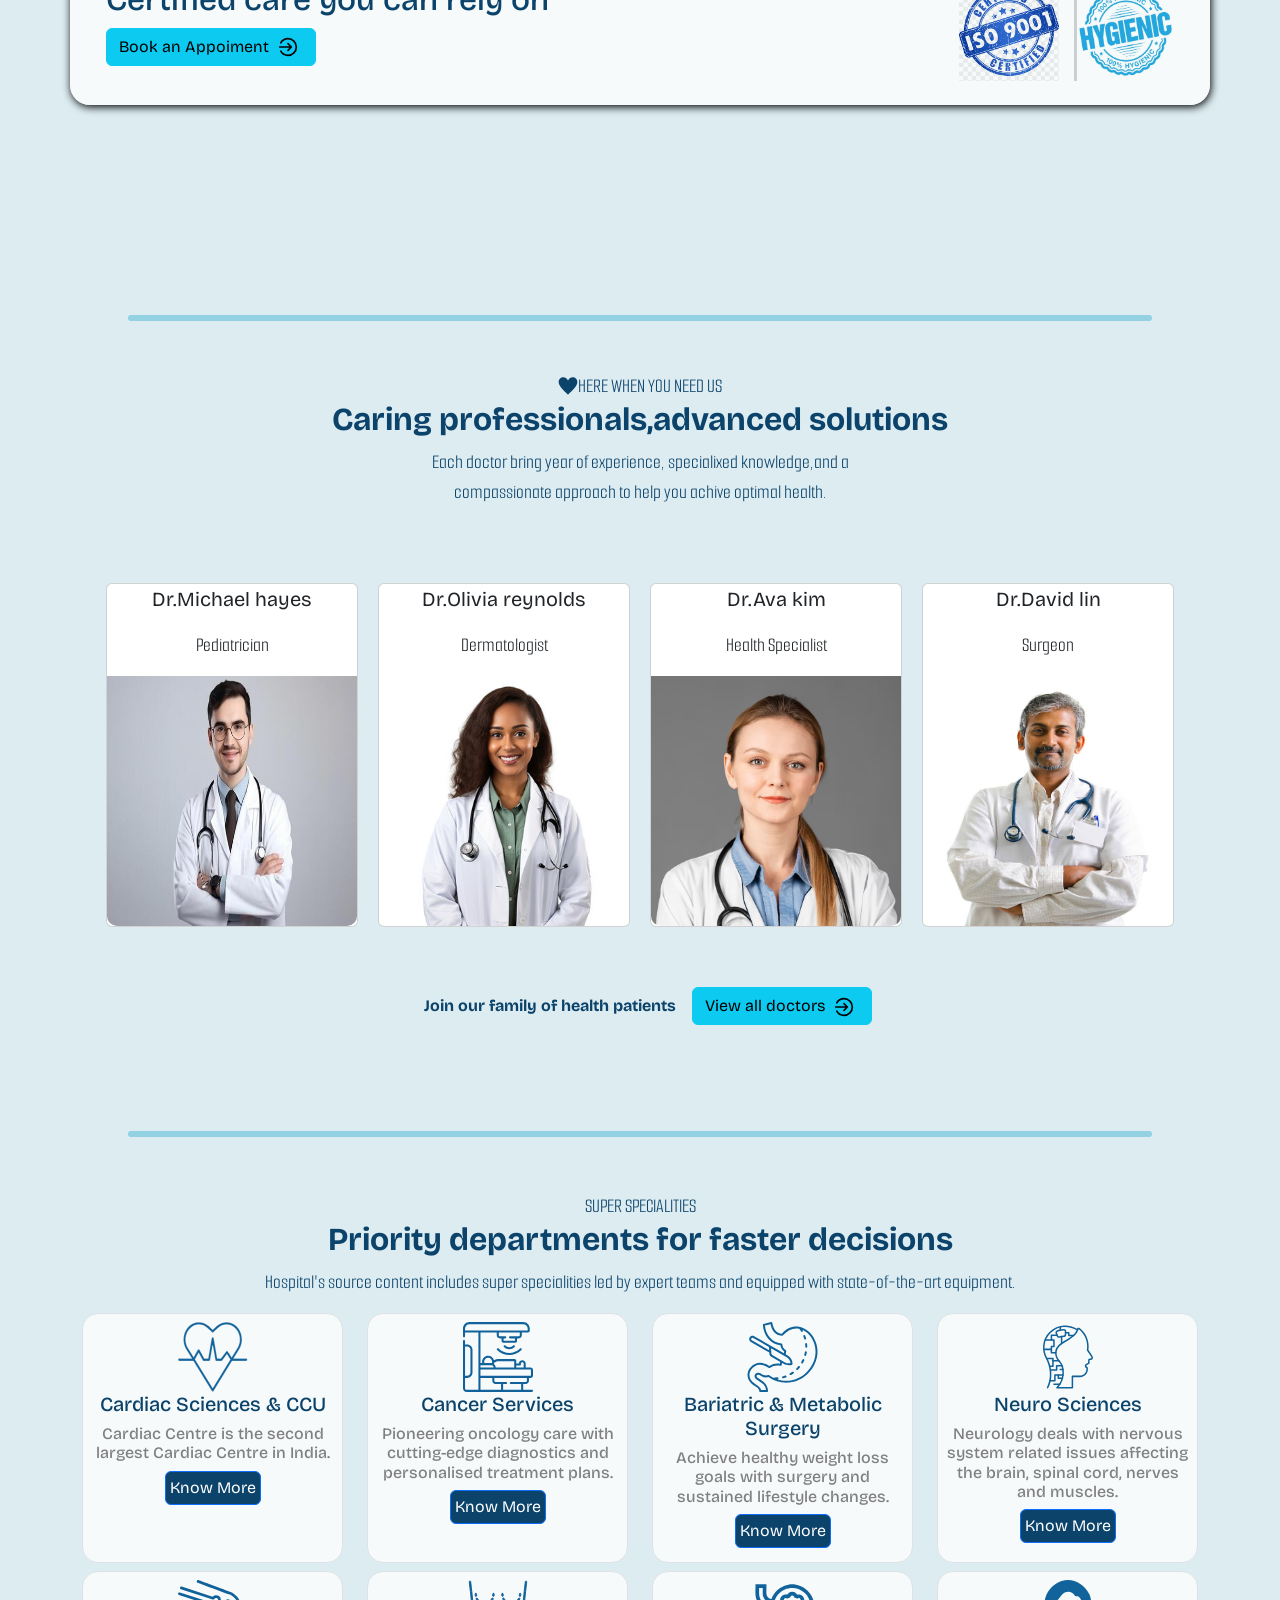
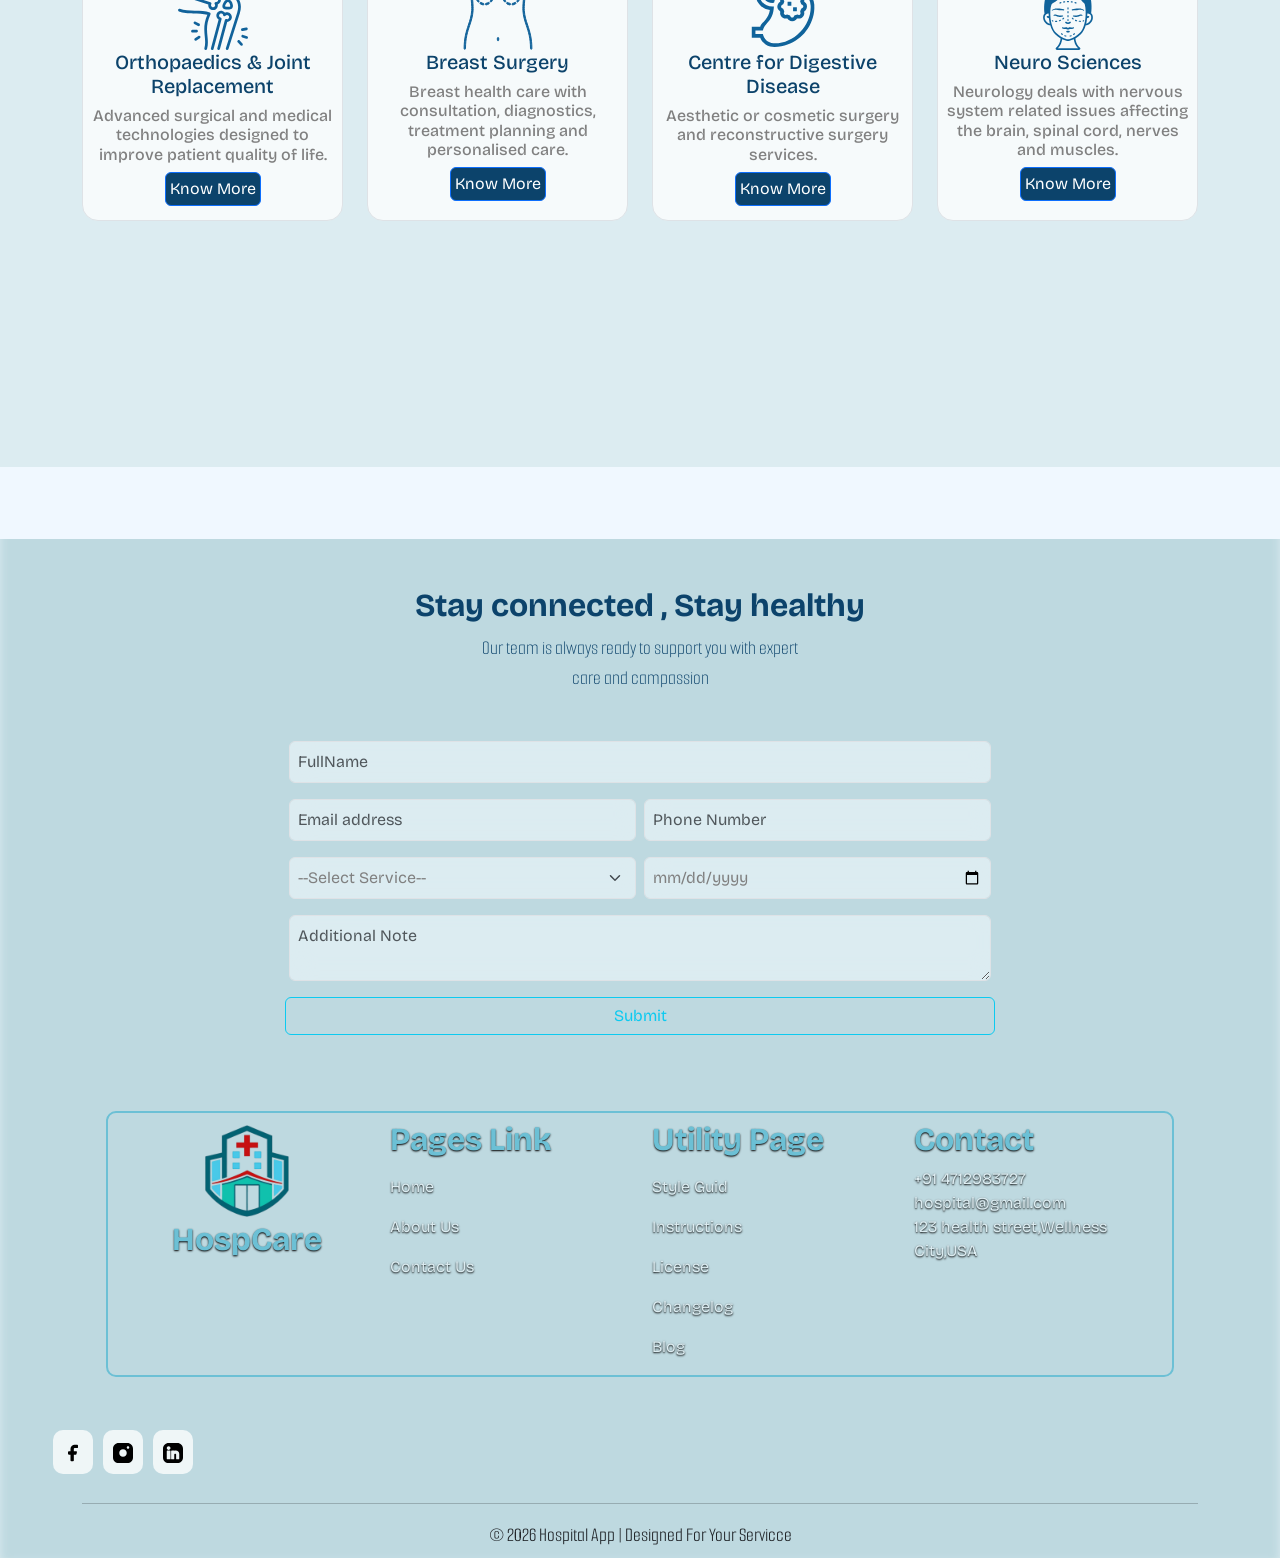
==== commit 933a031c: "interactive form" ====
--- a/index.html
+++ b/index.html
@@ -58,8 +58,7 @@
         <div class="container row hero-slog">
             <div class="col-md-6 text-start fw-bold p-3 txcol">
                 <h1 class="fw-bold">Get Better Care For <br>Your Health</h1>
-                <p class="lead">Lorem ipsum dolor sit amet consectetur adipisicing elit. Placeat repellendus eveniet hic
-                    cum ullam cupiditate. Lorem ipsum dolor sit amet, consectetur adipisicing elit. Esse, provident.</p>
+                <p class="lead">Welcome to HospCare. A pioneer in healthcare, committed to those who seek care. What started as a four-bedded nursing home in 1959 is now Pune's first nationally accredited multi-speciality centre.</p>
                 <a type="button" class="btn btn-info" href="#need">Explore<svg width="30px" height="20px"
                         viewBox="0 0 24 24" fill="none" xmlns="http://www.w3.org/2000/svg">
                         <path
@@ -418,28 +417,28 @@
             <p class="reveal-text lead">Our team is always ready to support you with expert <br> care and campassion</p>
         </div>
         <div class="cont container mb-1" id="contact">
-            <form action="information" class="p-2 align-items-center reveal-text">
+            <form id="form" class="p-2 align-items-center reveal-text">
                 <div class="d-flex mb-3">
-                    <input class="fcol form-control mx-1 p-2" type="text" placeholder="FullName"><br>
+                    <input class="fcol form-control mx-1 p-2" type="text" id="username" placeholder="FullName"><br>
                 </div>
                 <div class="d-flex mb-3">
-                    <input class="fcol form-control mx-1 p-2" type="email" name="" id="" placeholder="Email address">
-                    <input class="fcol form-control mx-1 p-2" type="number" name="" id="" placeholder="Phone Number">
+                    <input class="fcol form-control mx-1 p-2" type="email" name="" id="email" placeholder="Email address">
+                    <input class="fcol form-control mx-1 p-2" type="number" name="" id="phone" placeholder="Phone Number">
                 </div>
                 <div class="d-flex mb-3">
-                    <select class="fcol form-select mx-1 p-2" name="" id="" aria-placeholder="Select Services">
+                    <select class="fcol form-select mx-1 p-2" name="" id="services" aria-placeholder="Select Services">
                         <option value="Service One"> --Select Service-- </option>
                         <option value="Service One"> Service One </option>
                         <option value="Service Two"> Service Two </option>
                         <option value="Service Three"> Service Three </option>
                     </select>
-                    <input class="fcol form-control  mx-1 p-2" type="date" name="" id="" placeholder="Prefered Date">
+                    <input class="fcol form-control  mx-1 p-2" type="date" name="" id="date" placeholder="Prefered Date">
                 </div>
                 <div class="d-flex mb-3">
-                    <textarea class="fcol form-control mx-1 p-2" name="" id="" placeholder="Additional Note"></textarea>
+                    <textarea class="fcol form-control mx-1 p-2" name="" id="note" placeholder="Additional Note"></textarea>
                 </div>
                 <div class="d-flex mb-3">
-                    <button class="btn btn-outline-info text-center w-100" type="button">Submit</button>
+                    <button class="btn btn-outline-info text-center w-100" type="submit">Submit</button>
                 </div>
 
 
@@ -519,5 +518,5 @@
     </footer>
 
 </body>
-
+<script src="./javascript/script.js"></script>
 </html>
--- a/style/style.css
+++ b/style/style.css
@@ -24,7 +24,7 @@
 body {
 
 
-    background: url("/assets/frame-medical-equipment-desk_23-2148519742.avif") no-repeat center center/cover;
+    background: url("./frame-medical-equipment-desk_23-2148519742.avif") no-repeat center center/cover;
     background-attachment: fixed;
 
 }
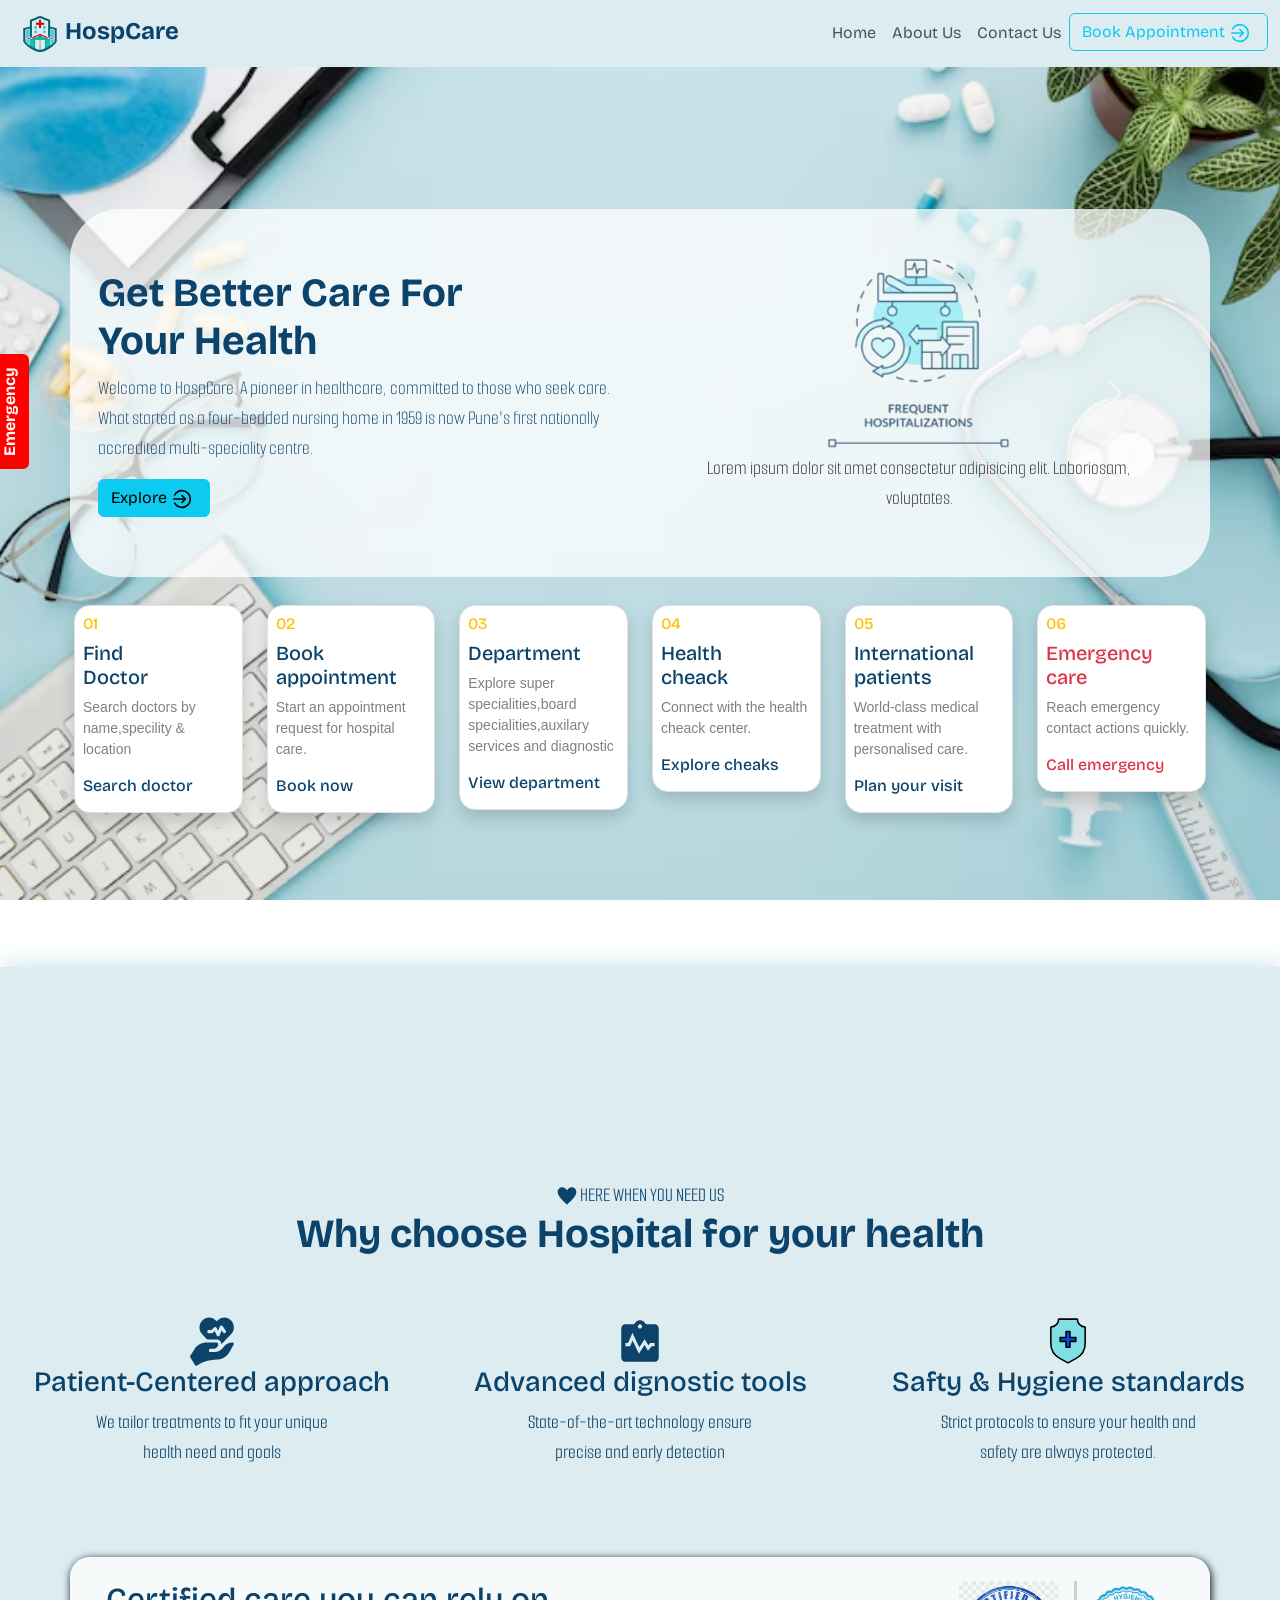
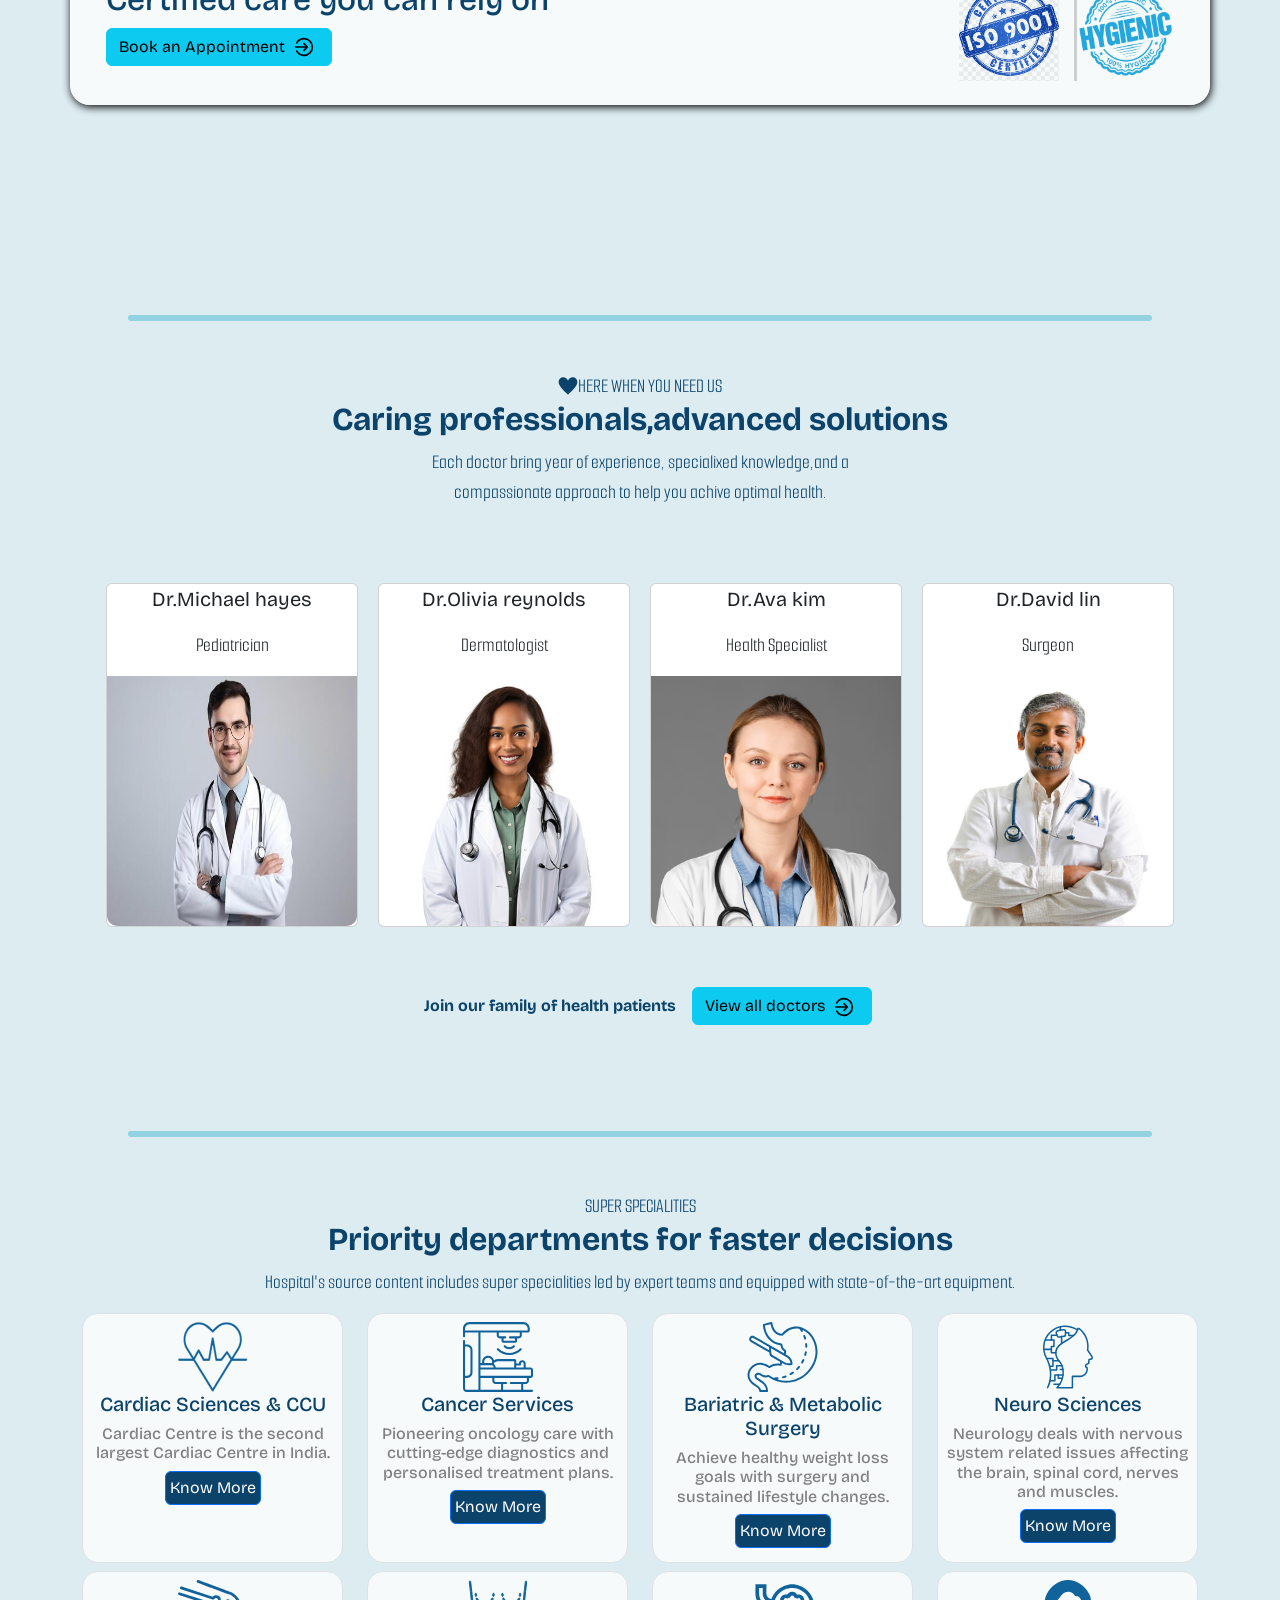
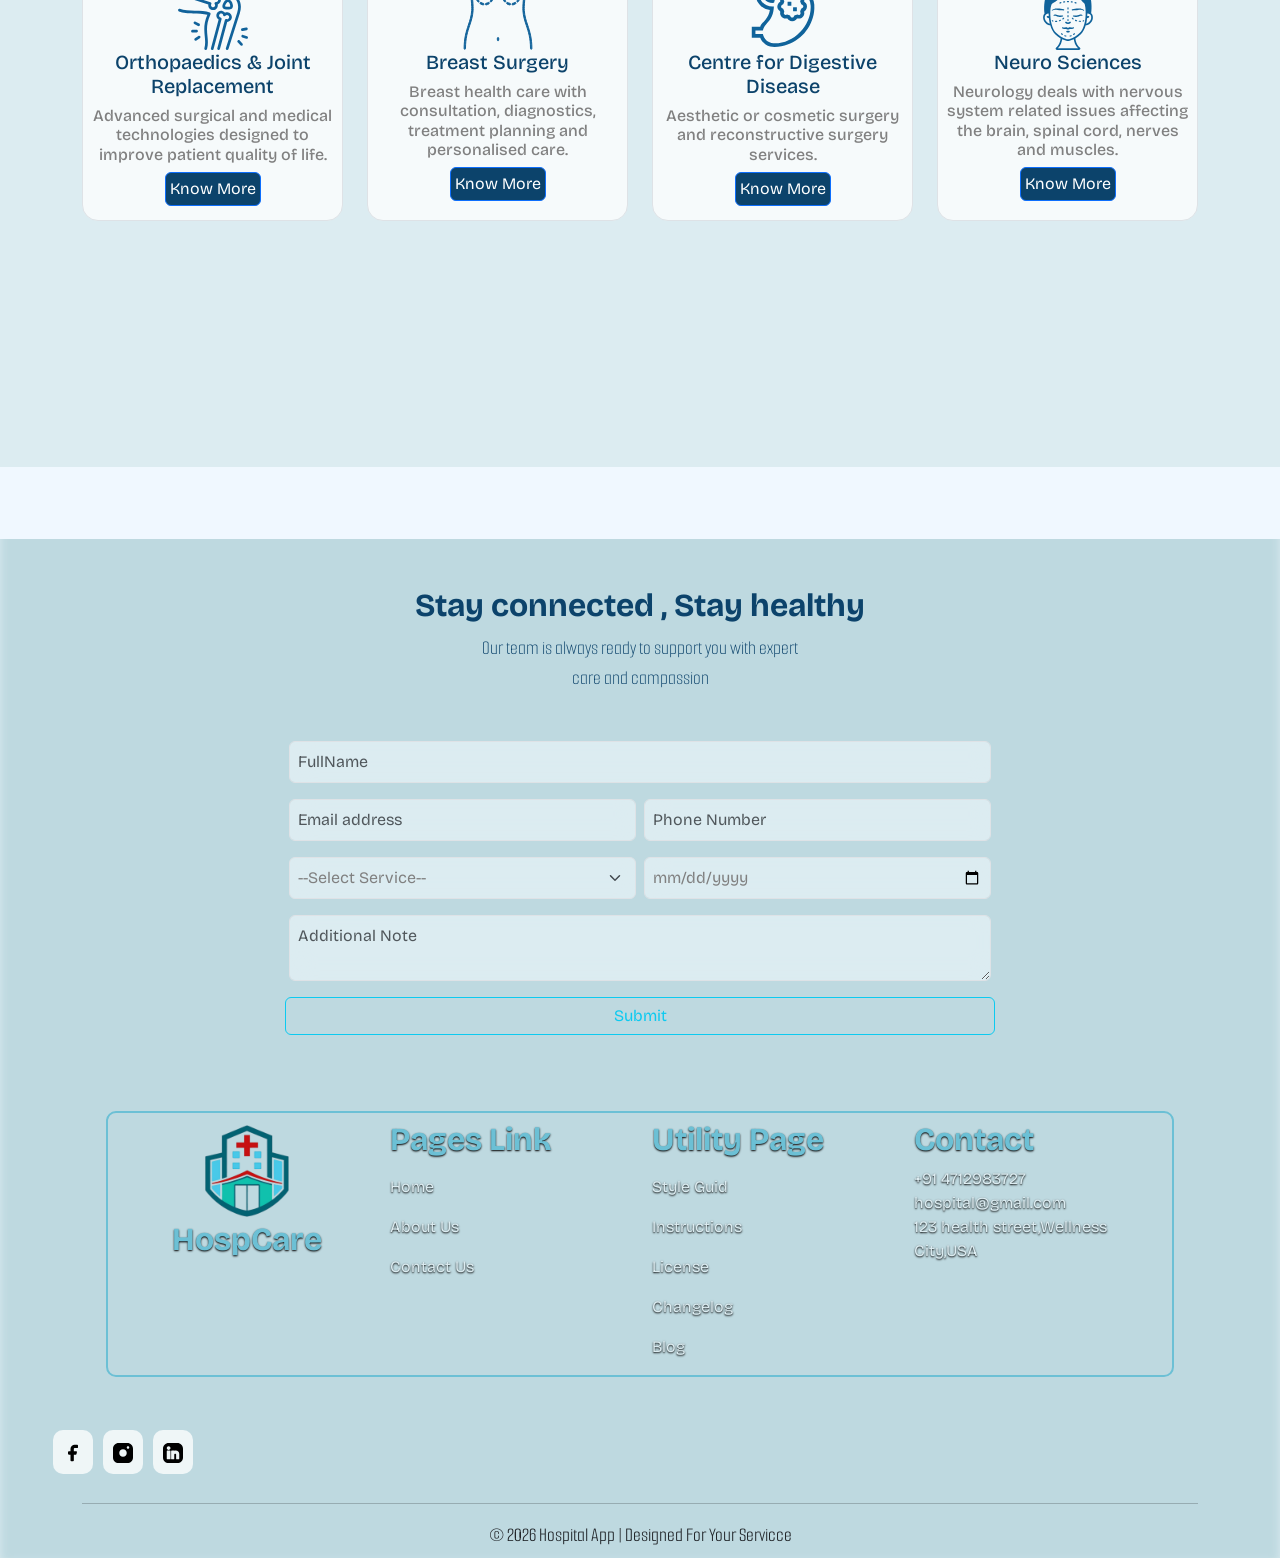
==== commit 5f0cf2d8: "titel change" ====
--- a/index.html
+++ b/index.html
@@ -35,7 +35,7 @@
                     <li class="nav-item"><a href="#" class="nav-link">Home</a></li>
                     <li class="nav-item"><a href="abouut.html" class="nav-link">About Us</a></li>
                     <li class="nav-item"><a href="contactus.html" class="nav-link">Contact Us</a></li>
-                    <li class="nav-item"><a href="bookappoiment.html" class="btn btn-outline-info">Book Appoiment<svg
+                    <li class="nav-item"><a href="bookappointment.html" class="btn btn-outline-info">Book Appointment<svg
                                 width="30px" height="20px" viewBox="0 0 24 24" fill="none"
                                 xmlns="http://www.w3.org/2000/svg">
                                 <path
@@ -121,8 +121,8 @@
                 <div class="col-12 col-md-4 col-lg-2 mb-2">
                     <div class="border shadow p-2 rounded-4 card">
                         <h6 class="text-warning">02</h6>
-                        <h5 class="txcol">Book <br> Appoiment</h5>
-                        <p class="p">Start an appoiment request for hospital care.</p>
+                        <h5 class="txcol">Book <br> appointment</h5>
+                        <p class="p">Start an appointment request for hospital care.</p>
                         <h6 class="txcol">Book now</h6>
                     </div>
                 </div>
@@ -242,7 +242,7 @@
             <div class="text-start fw-bold col-md-6">
                 <h2>Certified care you can rely on</h2>
                 <a class="btn btn-info " type="button" href="bookappoiment.html">Book
-                    an Appoiment
+                    an Appointment
                     <svg width="30px" height="20px" viewBox="0 0 24 24" fill="none" xmlns="http://www.w3.org/2000/svg">
                         <path
                             d="M3.33789 7C5.06694 4.01099 8.29866 2 12.0001 2C17.5229 2 22.0001 6.47715 22.0001 12C22.0001 17.5228 17.5229 22 12.0001 22C8.29866 22 5.06694 19.989 3.33789 17M12 16L16 12M16 12L12 8M16 12H2"
@@ -405,7 +405,7 @@
                 <span class="ticker-item">Specilized doctor <span class="separator">&#9679;</span></span>
                 <span class="ticker-item">Cardiology Care <span class="separator">&#9679;</span></span>
                 <span class="ticker-item">Emergency Services <span class="separator">&#9679;</span></span>
-                <span class="ticker-item">Request Appoiment <span class="separator">&#9679;</span></span>
+                <span class="ticker-item">Request appointment <span class="separator">&#9679;</span></span>
                 <span class="ticker-item">Facilities <span class="separator">&#9679;</span></span>
                 <span class="ticker-item">Supportive management</span>
             </div>
